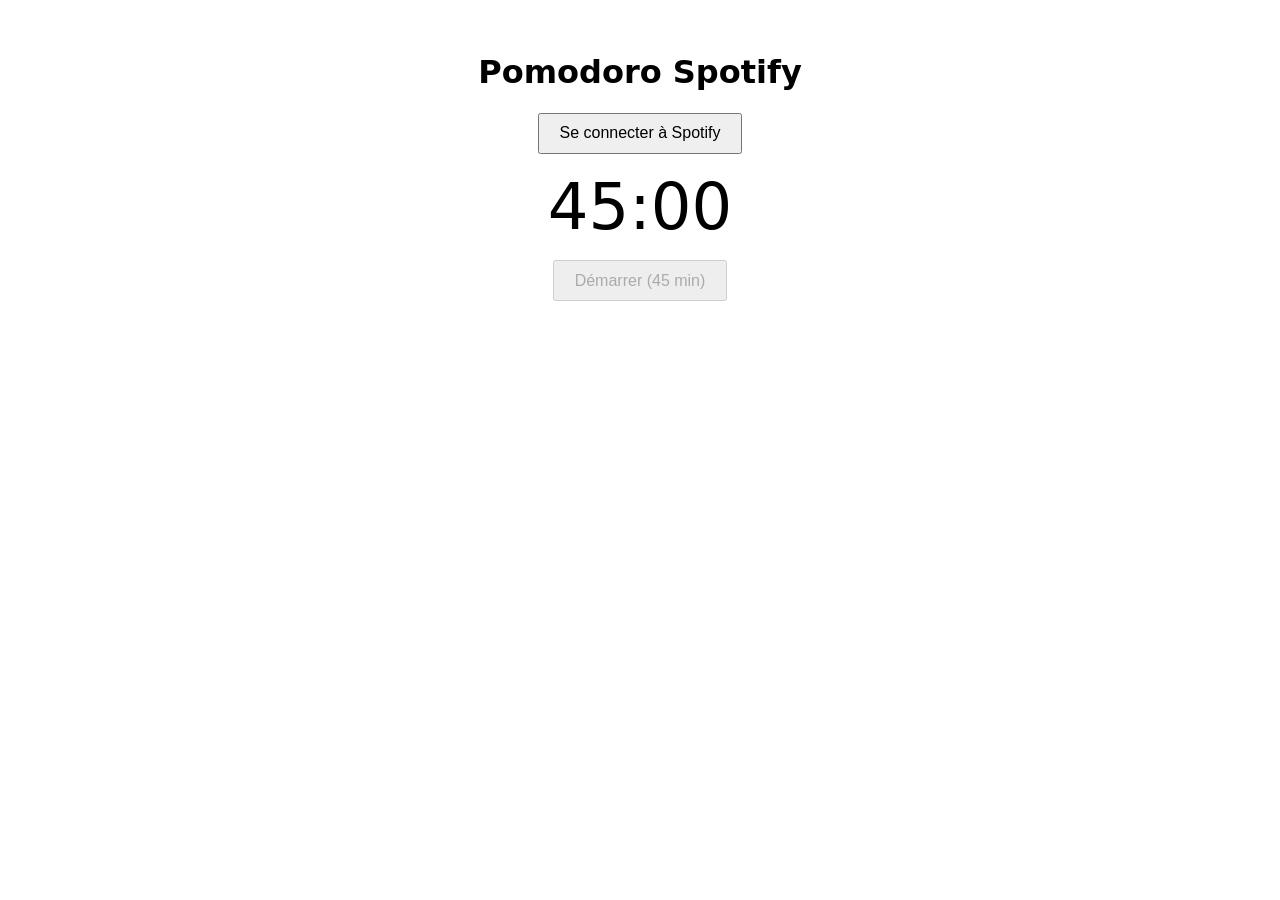
==== index.html @ e00a93d9 "Crée la structure de l'appli web (HTML, CSS, JS modules) Co-Authored-By: Claude Sonnet 5.5 <noreply@" ====
<!DOCTYPE html>
<html lang="fr">
<head>
  <meta charset="UTF-8">
  <meta name="viewport" content="width=device-width, initial-scale=1">
  <title>Pomodoro Spotify</title>
  <link rel="stylesheet" href="css/style.css">
</head>
<body>
  <main>
    <h1>Pomodoro Spotify</h1>

    <button id="connect-button">Se connecter à Spotify</button>

    <p id="timer-display">45:00</p>
    <button id="start-button" disabled>Démarrer (45 min)</button>

    <p id="message" role="status"></p>
  </main>

  <!-- type="module" permet de découper le JavaScript en plusieurs fichiers -->
  <script type="module" src="js/app.js"></script>
</body>
</html>
---- css/style.css ----
body {
  font-family: system-ui, sans-serif;
  display: flex;
  justify-content: center;
  margin: 0;
  padding: 2rem 1rem;
}

main {
  text-align: center;
}

#timer-display {
  font-size: 4rem;
  font-variant-numeric: tabular-nums;
  margin: 1rem 0;
}

button {
  font-size: 1rem;
  padding: 0.6rem 1.2rem;
  cursor: pointer;
}
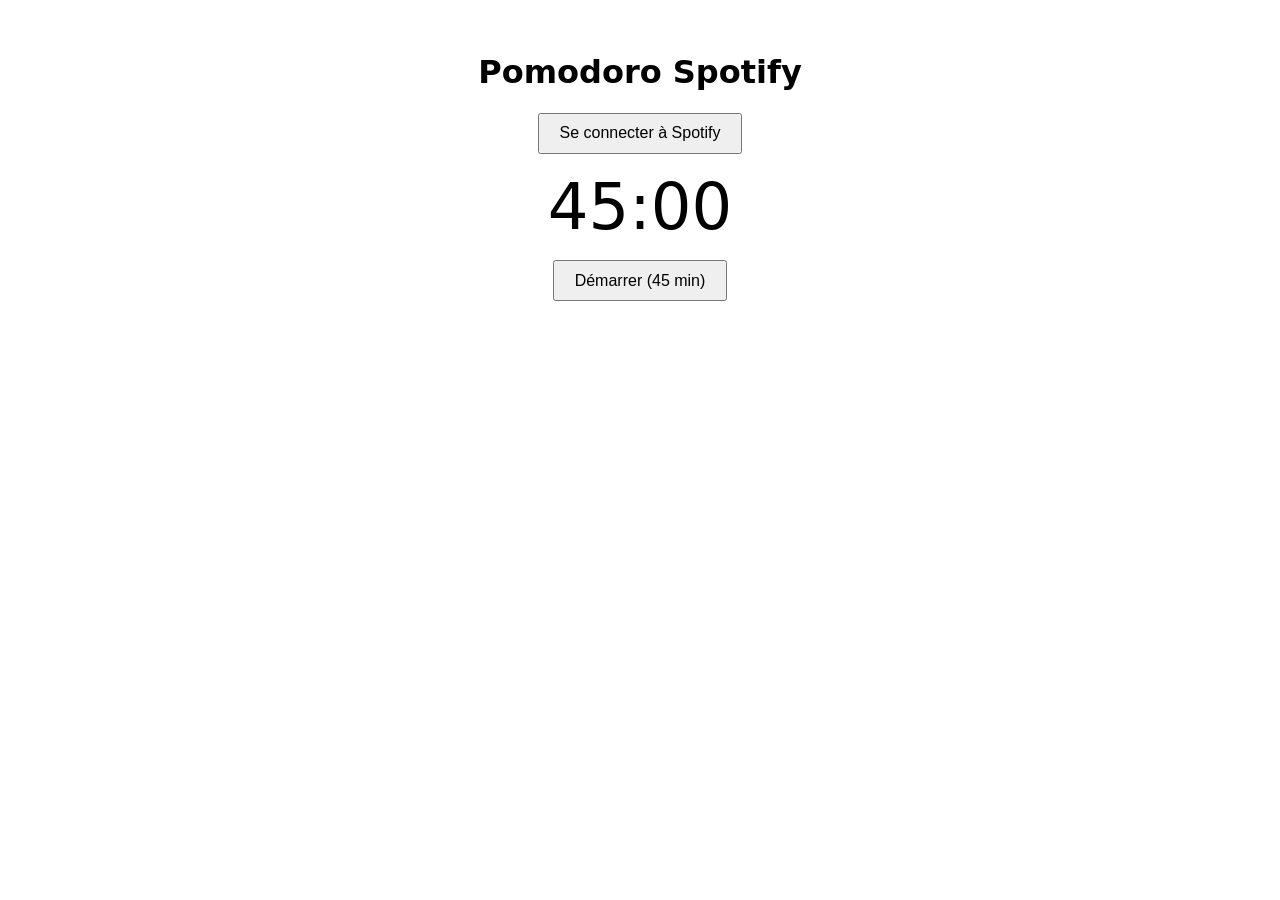
==== commit eb770883: "Implémente le timer de 45 minutes et le bouton Démarrer Co-Authored-By: Claude Sonnet 5.5 <noreply@a" ====
--- a/index.html
+++ b/index.html
@@ -13,7 +13,7 @@
     <button id="connect-button">Se connecter à Spotify</button>
 
     <p id="timer-display">45:00</p>
-    <button id="start-button" disabled>Démarrer (45 min)</button>
+    <button id="start-button">Démarrer (45 min)</button>
 
     <p id="message" role="status"></p>
   </main>
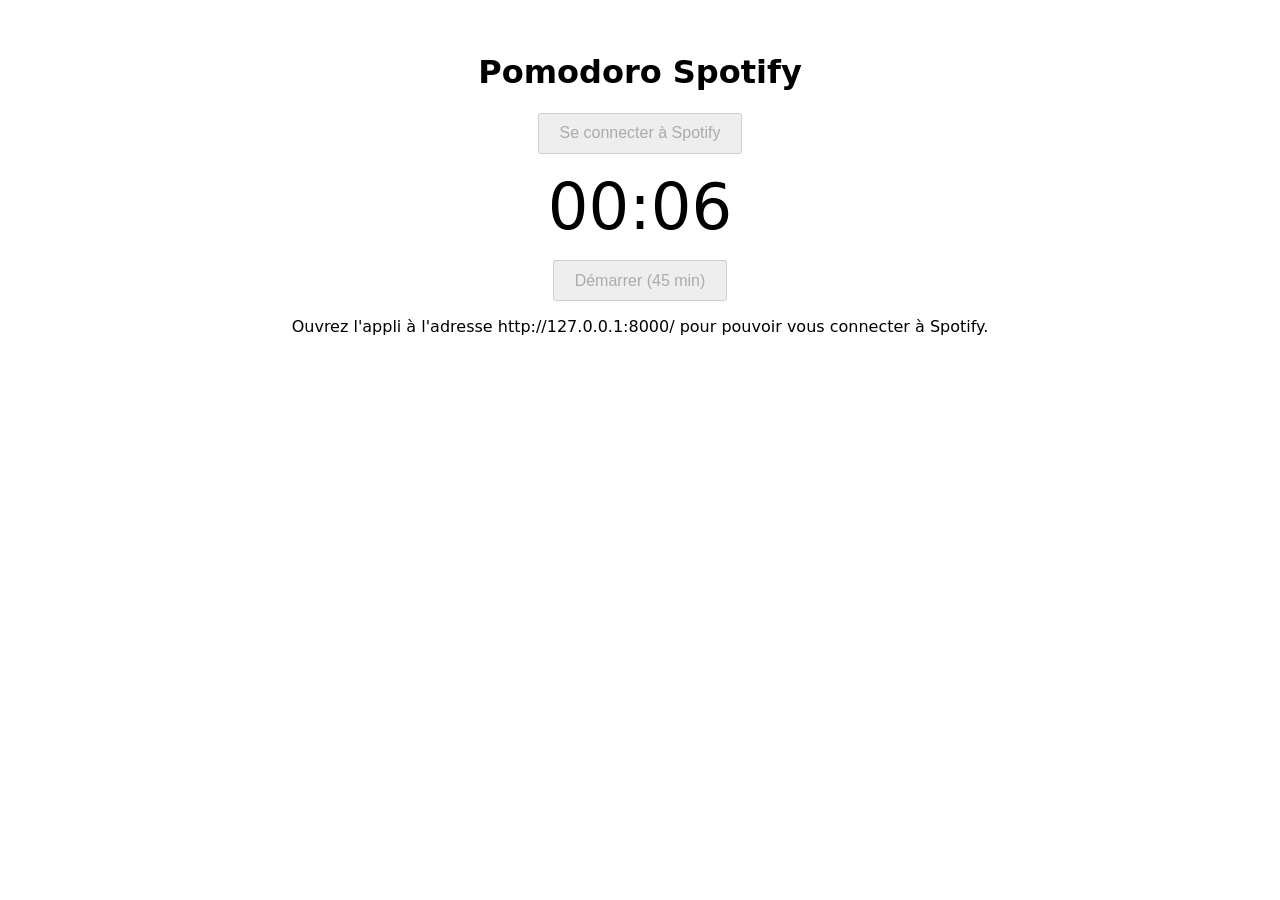
==== commit 7635c31d: "Ajoute la connexion à Spotify (OAuth PKCE) Co-Authored-By: Claude Sonnet 5.5 <noreply@anthropic.com>" ====
--- a/index.html
+++ b/index.html
@@ -13,7 +13,7 @@
     <button id="connect-button">Se connecter à Spotify</button>
 
     <p id="timer-display">45:00</p>
-    <button id="start-button">Démarrer (45 min)</button>
+    <button id="start-button" disabled>Démarrer (45 min)</button>
 
     <p id="message" role="status"></p>
   </main>
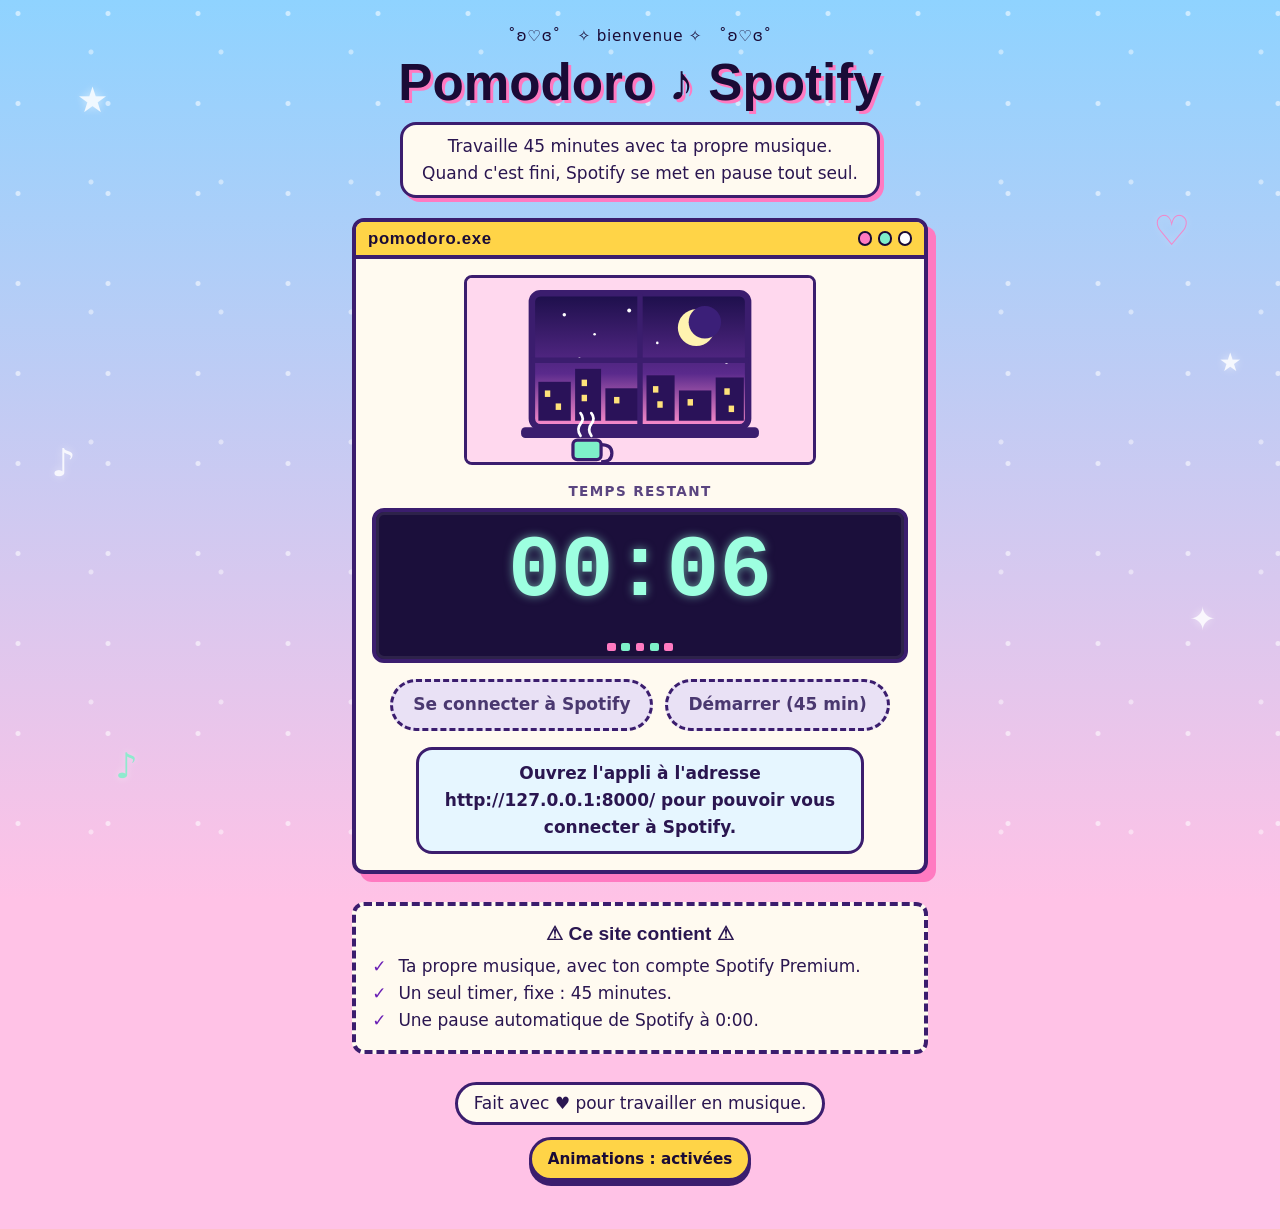
==== commit 6989ba42: "Refait le design de l'accueil : ambiance skyblog et lofi, accessible Co-Authored-By: Claude Sonnet 5" ====
--- a/index.html
+++ b/index.html
@@ -3,19 +3,106 @@
 <head>
   <meta charset="UTF-8">
   <meta name="viewport" content="width=device-width, initial-scale=1">
+  <meta name="color-scheme" content="light dark">
+  <meta name="description" content="Un timer pomodoro de 45 minutes qui met ta musique Spotify en pause tout seul.">
   <title>Pomodoro Spotify</title>
   <link rel="stylesheet" href="css/style.css">
 </head>
 <body>
-  <main>
-    <h1>Pomodoro Spotify</h1>
+  <a class="skip-link" href="#contenu">Aller au contenu</a>
 
-    <button id="connect-button">Se connecter à Spotify</button>
+  <!-- Les petits décors (étoiles, cœurs, notes) sont masqués aux lecteurs d'écran avec aria-hidden. -->
+  <div class="sky" aria-hidden="true">
+    <span class="deco deco-1">★</span>
+    <span class="deco deco-2">♡</span>
+    <span class="deco deco-3">♪</span>
+    <span class="deco deco-4">✦</span>
+    <span class="deco deco-5">♪</span>
+    <span class="deco deco-6">★</span>
+  </div>
 
-    <p id="timer-display">45:00</p>
-    <button id="start-button" disabled>Démarrer (45 min)</button>
+  <main id="contenu">
+    <header class="banner">
+      <p class="kaomoji" aria-hidden="true">˚ʚ♡ɞ˚ &nbsp; ✧ bienvenue ✧ &nbsp; ˚ʚ♡ɞ˚</p>
+      <h1>Pomodoro <span aria-hidden="true">♪</span> Spotify</h1>
+      <p class="tagline">Travaille 45 minutes avec ta propre musique. Quand c'est fini, Spotify se met en pause tout seul.</p>
+    </header>
 
-    <p id="message" role="status"></p>
+    <!-- Une fenêtre façon vieux Windows : le décor est en CSS, le contenu reste du vrai texte. -->
+    <section class="window" aria-labelledby="titre-fenetre">
+      <div class="window-bar">
+        <h2 id="titre-fenetre">pomodoro.exe</h2>
+        <span class="window-dots" aria-hidden="true"><i></i><i></i><i></i></span>
+      </div>
+
+      <div class="window-body">
+        <svg class="scene" viewBox="0 0 320 170" aria-hidden="true" focusable="false">
+          <defs>
+            <linearGradient id="nuit" x1="0" y1="0" x2="0" y2="1">
+              <stop offset="0" stop-color="#1c0f4a"/>
+              <stop offset="0.6" stop-color="#5a2a8c"/>
+              <stop offset="1" stop-color="#ff8fcd"/>
+            </linearGradient>
+          </defs>
+          <rect x="0" y="0" width="320" height="170" fill="#ffd8ee"/>
+          <rect x="60" y="14" width="200" height="124" rx="8" fill="url(#nuit)" stroke="#3b1d6e" stroke-width="6"/>
+          <circle cx="212" cy="46" r="17" fill="#fff3b0"/>
+          <circle cx="220" cy="41" r="15" fill="#3b1f78"/>
+          <g fill="#fff">
+            <circle cx="90" cy="34" r="1.6"/><circle cx="118" cy="52" r="1.2"/><circle cx="150" cy="30" r="1.8"/>
+            <circle cx="176" cy="60" r="1.2"/><circle cx="240" cy="78" r="1.4"/><circle cx="104" cy="74" r="1"/>
+          </g>
+          <g fill="#2a1259">
+            <rect x="66" y="96" width="30" height="36"/><rect x="100" y="84" width="24" height="48"/>
+            <rect x="128" y="102" width="34" height="30"/><rect x="166" y="90" width="26" height="42"/>
+            <rect x="196" y="104" width="30" height="28"/><rect x="230" y="92" width="26" height="40"/>
+          </g>
+          <g fill="#ffe27a">
+            <rect x="72" y="104" width="5" height="6"/><rect x="82" y="116" width="5" height="6"/>
+            <rect x="106" y="94" width="5" height="6"/><rect x="106" y="108" width="5" height="6"/>
+            <rect x="136" y="110" width="5" height="6"/><rect x="172" y="100" width="5" height="6"/>
+            <rect x="176" y="114" width="5" height="6"/><rect x="204" y="112" width="5" height="6"/>
+            <rect x="238" y="102" width="5" height="6"/><rect x="242" y="118" width="5" height="6"/>
+          </g>
+          <line x1="160" y1="14" x2="160" y2="138" stroke="#3b1d6e" stroke-width="5"/>
+          <line x1="60" y1="76" x2="260" y2="76" stroke="#3b1d6e" stroke-width="5"/>
+          <rect x="50" y="138" width="220" height="10" rx="4" fill="#3b1d6e"/>
+          <g class="mug">
+            <rect x="98" y="150" width="26" height="18" rx="4" fill="#7ef0c9" stroke="#3b1d6e" stroke-width="3"/>
+            <path d="M124 154 q10 0 10 8 q0 8 -10 8" fill="none" stroke="#3b1d6e" stroke-width="3"/>
+            <path class="steam" d="M105 146 q-4 -6 0 -11 q4 -5 0 -10" fill="none" stroke="#ffffff" stroke-width="2.5" stroke-linecap="round"/>
+            <path class="steam steam-2" d="M115 146 q-4 -6 0 -11 q4 -5 0 -10" fill="none" stroke="#ffffff" stroke-width="2.5" stroke-linecap="round"/>
+          </g>
+        </svg>
+
+        <p class="lcd-label" id="etiquette-timer">Temps restant</p>
+        <div class="lcd">
+          <p id="timer-display" role="timer" aria-labelledby="etiquette-timer">45:00</p>
+          <div class="equalizer" aria-hidden="true"><i></i><i></i><i></i><i></i><i></i></div>
+        </div>
+
+        <div class="buttons">
+          <button id="connect-button" type="button" class="btn btn-pink">Se connecter à Spotify</button>
+          <button id="start-button" type="button" class="btn btn-mint" disabled>Démarrer (45 min)</button>
+        </div>
+
+        <p id="message" class="bubble" role="status"></p>
+      </div>
+    </section>
+
+    <section class="features" aria-labelledby="titre-principe">
+      <h2 id="titre-principe">⚠ Ce site contient ⚠</h2>
+      <ul>
+        <li>Ta propre musique, avec ton compte Spotify Premium.</li>
+        <li>Un seul timer, fixe : 45 minutes.</li>
+        <li>Une pause automatique de Spotify à 0:00.</li>
+      </ul>
+    </section>
+
+    <footer>
+      <p>Fait avec <span aria-hidden="true">♥</span> pour travailler en musique.</p>
+      <button id="motion-toggle" type="button" class="btn btn-small" aria-pressed="false">Animations : activées</button>
+    </footer>
   </main>
 
   <!-- type="module" permet de découper le JavaScript en plusieurs fichiers -->
--- a/css/style.css
+++ b/css/style.css
@@ -1,23 +1,522 @@
+/* Pomodoro Spotify : ambiance skyblog des années 2000 (jour) et lofi de nuit (mode sombre).
+   Règle de lisibilité : le texte est toujours posé sur un fond uni (panneau, bouton, écran LCD),
+   jamais directement sur le décor. Contraste du texte : 7:1 minimum. */
+
+:root {
+  --sky-top: #8fd3ff;
+  --sky-bottom: #ffc2e6;
+  --panel: #fffaf0;
+  --ink: #2a1650;
+  --muted: #5a4580;
+  --border: #3b1d6e;
+  --shadow: #ff7ac1;
+  --pink: #ff7ac1;
+  --mint: #7ef0c9;
+  --yellow: #ffd447;
+  --on-color: #1a0b36;      /* texte sur les boutons colorés */
+  --lcd: #1b0f3b;
+  --lcd-text: #9dffe0;
+  --disabled-bg: #e9e1f5;
+  --disabled-text: #4a3870;
+  --bubble: #e6f6ff;
+  --deco: #ffffff;
+  --link: #6a1fb5;
+  --focus: #1a0b36;
+  --focus-ring: #ffffff;
+  --page-text: #1a0b36;     /* texte posé directement sur le ciel */
+}
+
+@media (prefers-color-scheme: dark) {
+  :root {
+    --sky-top: #1a1038;
+    --sky-bottom: #4b2380;
+    --panel: #241347;
+    --ink: #f6eeff;
+    --muted: #cdbbf0;
+    --border: #b693ff;
+    --shadow: #ff8fcd;
+    --pink: #ff8fcd;
+    --mint: #8af5d2;
+    --lcd: #10082a;
+    --disabled-bg: #3a2763;
+    --disabled-text: #cdbbf0;
+    --bubble: #2e1a59;
+    --deco: #ffe9a8;
+    --link: #ffb3e1;
+    --focus: #ffffff;
+    --focus-ring: #1a0b36;
+    --page-text: #f6eeff;
+  }
+}
+
+@media (prefers-contrast: more) {
+  :root {
+    --shadow: var(--border);
+  }
+}
+
+* {
+  box-sizing: border-box;
+}
+
+html {
+  font-size: 100%; /* respecte la taille de texte choisie dans le navigateur */
+}
+
 body {
-  font-family: system-ui, sans-serif;
+  margin: 0;
+  min-height: 100vh;
+  color: var(--page-text);
+  font-family: Verdana, Tahoma, "Segoe UI", system-ui, sans-serif;
+  font-size: 1.0625rem;
+  line-height: 1.6;
+  background-color: var(--sky-bottom);
+  background-image:
+    radial-gradient(circle at 20% 15%, rgba(255, 255, 255, 0.55) 0 2px, transparent 3px),
+    radial-gradient(circle at 70% 40%, rgba(255, 255, 255, 0.45) 0 2px, transparent 3px),
+    linear-gradient(180deg, var(--sky-top), var(--sky-bottom));
+  background-size: 90px 90px, 130px 130px, 100% 100%;
+  background-attachment: fixed;
+}
+
+main {
+  position: relative;
+  z-index: 1;
+  max-width: 38rem;
+  margin: 0 auto;
+  padding: 1.5rem 1rem 3rem;
+}
+
+h1,
+h2 {
+  font-family: "Trebuchet MS", "Comic Sans MS", Verdana, sans-serif;
+  line-height: 1.2;
+}
+
+/* ---------- Liens, focus ---------- */
+
+a {
+  color: var(--link);
+  text-decoration: underline;
+  text-underline-offset: 0.2em;
+}
+
+:focus-visible {
+  outline: 4px solid var(--focus);
+  outline-offset: 3px;
+  box-shadow: 0 0 0 7px var(--focus-ring);
+}
+
+.skip-link {
+  position: absolute;
+  left: 0.5rem;
+  top: -5rem;
+  z-index: 10;
+  padding: 0.6rem 1rem;
+  background: var(--panel);
+  color: var(--ink);
+  border: 3px solid var(--border);
+  border-radius: 0.5rem;
+  font-weight: 700;
+}
+
+.skip-link:focus {
+  top: 0.5rem;
+}
+
+/* ---------- Décor ---------- */
+
+.sky {
+  position: fixed;
+  inset: 0;
+  z-index: 0;
+  overflow: hidden;
+  pointer-events: none;
+}
+
+.deco {
+  position: absolute;
+  color: var(--deco);
+  font-size: 2rem;
+  opacity: 0.85;
+  text-shadow: 0 0 8px rgba(255, 255, 255, 0.6);
+}
+
+.deco-1 { top: 8%;  left: 6%;  font-size: 2.2rem; }
+.deco-2 { top: 22%; right: 7%; font-size: 2.6rem; color: #ff7ac1; }
+.deco-3 { top: 48%; left: 4%;  font-size: 2.4rem; }
+.deco-4 { top: 66%; right: 5%; font-size: 2rem; }
+.deco-5 { top: 82%; left: 9%;  font-size: 2.2rem; color: #7ef0c9; }
+.deco-6 { top: 38%; right: 3%; font-size: 1.6rem; }
+
+/* ---------- Bannière ---------- */
+
+.banner {
+  text-align: center;
+  margin-bottom: 1.25rem;
+}
+
+.kaomoji {
+  margin: 0 0 0.25rem;
+  font-size: 0.95rem;
+  letter-spacing: 0.05em;
+}
+
+h1 {
+  margin: 0;
+  font-size: clamp(2.2rem, 9vw, 3.2rem);
+  /* Texte posé sur le ciel : couleur très contrastée, avec une ombre rose décorative */
+  color: var(--page-text);
+  text-shadow: 3px 3px 0 var(--shadow);
+}
+
+.tagline {
+  margin: 0.5rem auto 0;
+  max-width: 30rem;
+  padding: 0.5rem 1rem;
+  background: var(--panel);
+  color: var(--ink);
+  border: 3px solid var(--border);
+  border-radius: 1rem;
+  box-shadow: 4px 4px 0 var(--shadow);
+}
+
+/* ---------- Fenêtre façon vieux Windows ---------- */
+
+.window {
+  background: var(--panel);
+  color: var(--ink);
+  border: 4px solid var(--border);
+  border-radius: 0.75rem;
+  box-shadow: 8px 8px 0 var(--shadow);
+  overflow: hidden;
+}
+
+.window-bar {
+  display: flex;
+  align-items: center;
+  justify-content: space-between;
+  gap: 1rem;
+  padding: 0.4rem 0.75rem;
+  background: var(--yellow);
+  color: var(--on-color);
+  border-bottom: 4px solid var(--border);
+}
+
+.window-bar h2 {
+  margin: 0;
+  font-size: 1.05rem;
+  letter-spacing: 0.04em;
+}
+
+.window-dots {
+  display: flex;
+  gap: 0.35rem;
+}
+
+.window-dots i {
+  display: block;
+  width: 0.9rem;
+  height: 0.9rem;
+  border: 2px solid var(--on-color);
+  border-radius: 50%;
+  background: var(--pink);
+}
+
+.window-dots i:nth-child(2) { background: var(--mint); }
+.window-dots i:nth-child(3) { background: #ffffff; }
+
+.window-body {
+  padding: 1rem;
+  text-align: center;
+}
+
+.scene {
+  display: block;
+  width: 100%;
+  max-width: 22rem;
+  height: auto;
+  margin: 0 auto 1rem;
+  border: 3px solid var(--border);
+  border-radius: 0.5rem;
+}
+
+/* ---------- Timer (écran LCD) ---------- */
+
+.lcd-label {
+  margin: 0 0 0.35rem;
+  font-weight: 700;
+  color: var(--muted);
+  text-transform: uppercase;
+  letter-spacing: 0.1em;
+  font-size: 0.85rem;
+}
+
+.lcd {
+  background: var(--lcd);
+  border: 4px solid var(--border);
+  border-radius: 0.75rem;
+  padding: 0.75rem 1rem 0.5rem;
+  box-shadow: inset 0 0 0 3px rgba(255, 255, 255, 0.08);
+}
+
+#timer-display {
+  margin: 0;
+  color: var(--lcd-text);
+  font-family: "Courier New", ui-monospace, Consolas, monospace;
+  font-weight: 700;
+  font-size: clamp(3.5rem, 18vw, 5.5rem);
+  line-height: 1.1;
+  font-variant-numeric: tabular-nums;
+  text-shadow: 0 0 10px rgba(157, 255, 224, 0.55);
+}
+
+.equalizer {
   display: flex;
   justify-content: center;
+  align-items: flex-end;
+  gap: 0.35rem;
+  height: 1.6rem;
+  margin-top: 0.25rem;
+}
+
+.equalizer i {
+  display: block;
+  width: 0.55rem;
+  height: 0.5rem;
+  background: var(--pink);
+  border-radius: 2px;
+}
+
+.equalizer i:nth-child(even) {
+  background: var(--mint);
+}
+
+/* ---------- Boutons ---------- */
+
+.buttons {
+  display: flex;
+  flex-wrap: wrap;
+  justify-content: center;
+  gap: 0.75rem;
+  margin: 1rem 0;
+}
+
+.btn {
+  min-height: 3rem;
+  padding: 0.6rem 1.25rem;
+  font: inherit;
+  font-weight: 700;
+  color: var(--on-color);
+  background: var(--pink);
+  border: 3px solid var(--border);
+  border-radius: 999px;
+  box-shadow: 0 5px 0 var(--border);
+  cursor: pointer;
+}
+
+.btn-mint {
+  background: var(--mint);
+}
+
+.btn-pink {
+  background: var(--pink);
+}
+
+.btn:hover:not(:disabled) {
+  filter: brightness(1.06);
+}
+
+.btn:active:not(:disabled) {
+  transform: translateY(3px);
+  box-shadow: 0 2px 0 var(--border);
+}
+
+/* Bouton inactif : lisible, et différent par la bordure pointillée, pas seulement par la couleur */
+.btn:disabled {
+  color: var(--disabled-text);
+  background: var(--disabled-bg);
+  border-style: dashed;
+  box-shadow: none;
+  cursor: not-allowed;
+}
+
+.btn[hidden] {
+  display: none;
+}
+
+.btn-small {
+  min-height: 2.75rem;
+  padding: 0.4rem 1rem;
+  font-size: 0.95rem;
+  background: var(--yellow);
+}
+
+/* ---------- Messages ---------- */
+
+.bubble {
+  position: relative;
+  margin: 0.75rem auto 0;
+  padding: 0.6rem 1rem;
+  max-width: 28rem;
+  background: var(--bubble);
+  color: var(--ink);
+  border: 3px solid var(--border);
+  border-radius: 1rem;
+  font-weight: 700;
+}
+
+.bubble:empty {
+  display: none;
+}
+
+/* ---------- « Ce site contient » ---------- */
+
+.features {
+  margin-top: 1.75rem;
+  padding: 0.5rem 1.25rem 1rem;
+  background: var(--panel);
+  color: var(--ink);
+  border: 4px dashed var(--border);
+  border-radius: 0.75rem;
+}
+
+.features h2 {
+  margin: 0.5rem 0;
+  font-size: 1.2rem;
+  text-align: center;
+}
+
+.features ul {
   margin: 0;
-  padding: 2rem 1rem;
-}
-
-main {
+  padding-left: 1.4rem;
+}
+
+.features li::marker {
+  content: "✓  ";
+  color: var(--link);
+  font-weight: 700;
+}
+
+/* ---------- Pied de page ---------- */
+
+footer {
+  margin-top: 1.75rem;
   text-align: center;
 }
 
-#timer-display {
-  font-size: 4rem;
-  font-variant-numeric: tabular-nums;
-  margin: 1rem 0;
-}
-
-button {
-  font-size: 1rem;
-  padding: 0.6rem 1.2rem;
-  cursor: pointer;
-}
+footer p {
+  margin: 0 auto 0.75rem;
+  display: inline-block;
+  padding: 0.3rem 1rem;
+  background: var(--panel);
+  color: var(--ink);
+  border: 3px solid var(--border);
+  border-radius: 999px;
+}
+
+/* ---------- Animations ----------
+   Elles ne se lancent que si le système n'a pas demandé de réduire les animations,
+   et le bouton « Animations » du pied de page permet de les couper (classe .calm sur <body>). */
+
+@media (prefers-reduced-motion: no-preference) {
+  body:not(.calm) .deco {
+    animation: float 6s ease-in-out infinite;
+  }
+
+  body:not(.calm) .deco:nth-child(even) {
+    animation-duration: 8s;
+    animation-delay: -3s;
+  }
+
+  body:not(.calm) h1 {
+    animation: bob 4s ease-in-out infinite;
+  }
+
+  body:not(.calm) .steam {
+    animation: steam 3s ease-in-out infinite;
+  }
+
+  body:not(.calm) .steam-2 {
+    animation-delay: -1.5s;
+  }
+
+  /* L'égaliseur ne bouge que pendant que le timer tourne */
+  body.is-running:not(.calm) .equalizer i {
+    animation: bounce 0.9s ease-in-out infinite;
+  }
+
+  body.is-running:not(.calm) .equalizer i:nth-child(2) { animation-delay: -0.2s; }
+  body.is-running:not(.calm) .equalizer i:nth-child(3) { animation-delay: -0.45s; }
+  body.is-running:not(.calm) .equalizer i:nth-child(4) { animation-delay: -0.1s; }
+  body.is-running:not(.calm) .equalizer i:nth-child(5) { animation-delay: -0.65s; }
+}
+
+@keyframes float {
+  0%, 100% { transform: translateY(0) rotate(-4deg); }
+  50% { transform: translateY(-14px) rotate(6deg); }
+}
+
+@keyframes bob {
+  0%, 100% { transform: rotate(-1.5deg); }
+  50% { transform: rotate(1.5deg); }
+}
+
+@keyframes steam {
+  0%, 100% { opacity: 0.2; transform: translateY(2px); }
+  50% { opacity: 0.9; transform: translateY(-3px); }
+}
+
+@keyframes bounce {
+  0%, 100% { height: 0.4rem; }
+  50% { height: 1.5rem; }
+}
+
+/* ---------- Petits écrans, mode contraste forcé, impression ---------- */
+
+@media (max-width: 30rem) {
+  main {
+    padding-top: 1rem;
+  }
+
+  .window {
+    box-shadow: 5px 5px 0 var(--shadow);
+  }
+
+  .btn {
+    width: 100%;
+  }
+
+  .deco {
+    font-size: 1.4rem !important;
+    opacity: 0.6;
+  }
+}
+
+@media (forced-colors: active) {
+  .window,
+  .lcd,
+  .btn,
+  .bubble,
+  .features,
+  .tagline {
+    border-color: CanvasText;
+  }
+
+  .sky {
+    display: none;
+  }
+}
+
+@media print {
+  .sky,
+  .skip-link,
+  #motion-toggle {
+    display: none;
+  }
+
+  body {
+    background: #fff;
+    color: #000;
+  }
+}
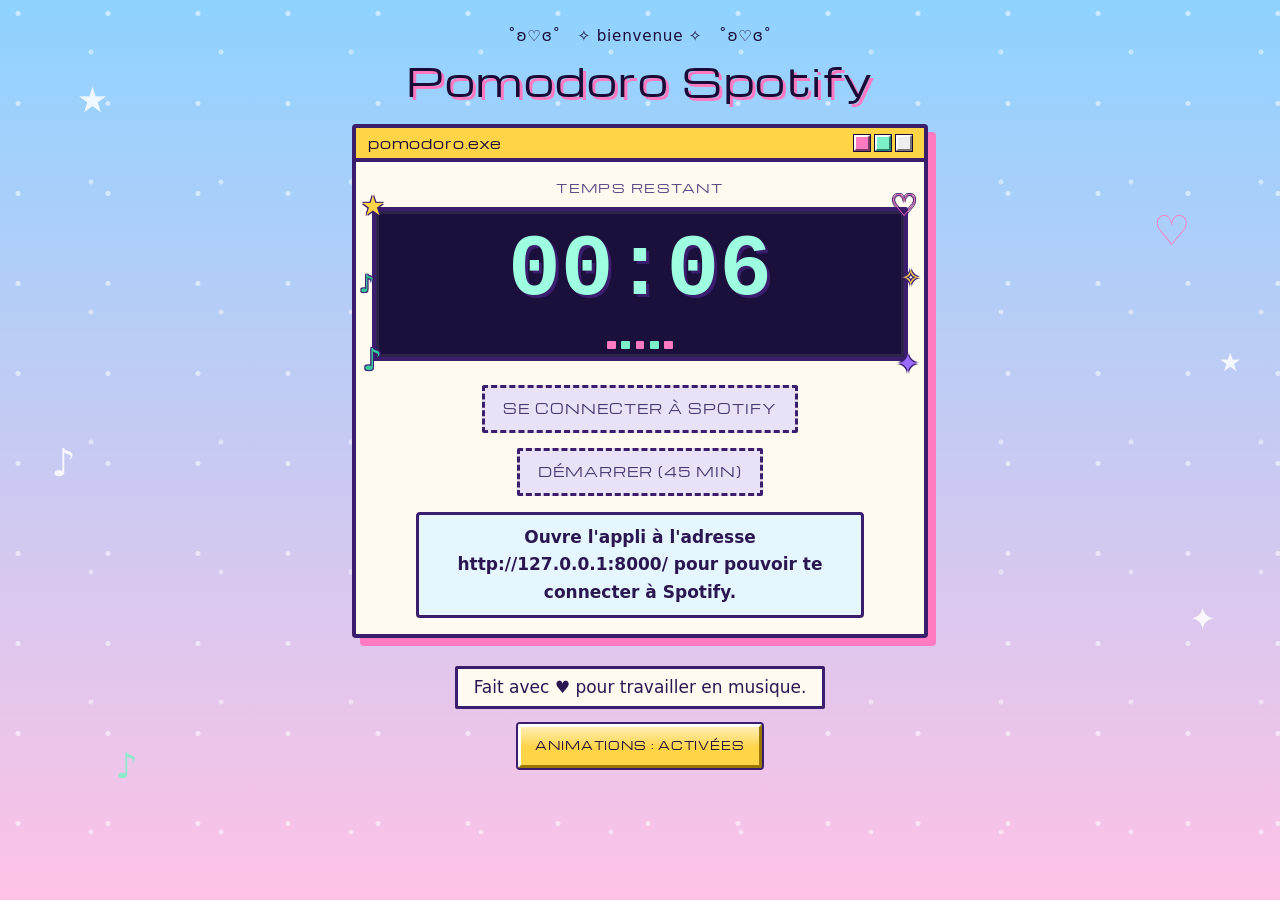
==== commit 40cee8a8: "Simplifie l'accueil : boutons en relief, police Michroma, stickers autour du timer Co-Authored-By: C" ====
--- a/index.html
+++ b/index.html
@@ -24,8 +24,7 @@
   <main id="contenu">
     <header class="banner">
       <p class="kaomoji" aria-hidden="true">˚ʚ♡ɞ˚ &nbsp; ✧ bienvenue ✧ &nbsp; ˚ʚ♡ɞ˚</p>
-      <h1>Pomodoro <span aria-hidden="true">♪</span> Spotify</h1>
-      <p class="tagline">Travaille 45 minutes avec ta propre musique. Quand c'est fini, Spotify se met en pause tout seul.</p>
+      <h1>Pomodoro Spotify</h1>
     </header>
 
     <!-- Une fenêtre façon vieux Windows : le décor est en CSS, le contenu reste du vrai texte. -->
@@ -36,49 +35,20 @@
       </div>
 
       <div class="window-body">
-        <svg class="scene" viewBox="0 0 320 170" aria-hidden="true" focusable="false">
-          <defs>
-            <linearGradient id="nuit" x1="0" y1="0" x2="0" y2="1">
-              <stop offset="0" stop-color="#1c0f4a"/>
-              <stop offset="0.6" stop-color="#5a2a8c"/>
-              <stop offset="1" stop-color="#ff8fcd"/>
-            </linearGradient>
-          </defs>
-          <rect x="0" y="0" width="320" height="170" fill="#ffd8ee"/>
-          <rect x="60" y="14" width="200" height="124" rx="8" fill="url(#nuit)" stroke="#3b1d6e" stroke-width="6"/>
-          <circle cx="212" cy="46" r="17" fill="#fff3b0"/>
-          <circle cx="220" cy="41" r="15" fill="#3b1f78"/>
-          <g fill="#fff">
-            <circle cx="90" cy="34" r="1.6"/><circle cx="118" cy="52" r="1.2"/><circle cx="150" cy="30" r="1.8"/>
-            <circle cx="176" cy="60" r="1.2"/><circle cx="240" cy="78" r="1.4"/><circle cx="104" cy="74" r="1"/>
-          </g>
-          <g fill="#2a1259">
-            <rect x="66" y="96" width="30" height="36"/><rect x="100" y="84" width="24" height="48"/>
-            <rect x="128" y="102" width="34" height="30"/><rect x="166" y="90" width="26" height="42"/>
-            <rect x="196" y="104" width="30" height="28"/><rect x="230" y="92" width="26" height="40"/>
-          </g>
-          <g fill="#ffe27a">
-            <rect x="72" y="104" width="5" height="6"/><rect x="82" y="116" width="5" height="6"/>
-            <rect x="106" y="94" width="5" height="6"/><rect x="106" y="108" width="5" height="6"/>
-            <rect x="136" y="110" width="5" height="6"/><rect x="172" y="100" width="5" height="6"/>
-            <rect x="176" y="114" width="5" height="6"/><rect x="204" y="112" width="5" height="6"/>
-            <rect x="238" y="102" width="5" height="6"/><rect x="242" y="118" width="5" height="6"/>
-          </g>
-          <line x1="160" y1="14" x2="160" y2="138" stroke="#3b1d6e" stroke-width="5"/>
-          <line x1="60" y1="76" x2="260" y2="76" stroke="#3b1d6e" stroke-width="5"/>
-          <rect x="50" y="138" width="220" height="10" rx="4" fill="#3b1d6e"/>
-          <g class="mug">
-            <rect x="98" y="150" width="26" height="18" rx="4" fill="#7ef0c9" stroke="#3b1d6e" stroke-width="3"/>
-            <path d="M124 154 q10 0 10 8 q0 8 -10 8" fill="none" stroke="#3b1d6e" stroke-width="3"/>
-            <path class="steam" d="M105 146 q-4 -6 0 -11 q4 -5 0 -10" fill="none" stroke="#ffffff" stroke-width="2.5" stroke-linecap="round"/>
-            <path class="steam steam-2" d="M115 146 q-4 -6 0 -11 q4 -5 0 -10" fill="none" stroke="#ffffff" stroke-width="2.5" stroke-linecap="round"/>
-          </g>
-        </svg>
+        <p class="lcd-label" id="etiquette-timer">Temps restant</p>
 
-        <p class="lcd-label" id="etiquette-timer">Temps restant</p>
-        <div class="lcd">
-          <p id="timer-display" role="timer" aria-labelledby="etiquette-timer">45:00</p>
-          <div class="equalizer" aria-hidden="true"><i></i><i></i><i></i><i></i><i></i></div>
+        <div class="timer-frame">
+          <div class="lcd">
+            <p id="timer-display" role="timer" aria-labelledby="etiquette-timer">45:00</p>
+            <div class="equalizer" aria-hidden="true"><i></i><i></i><i></i><i></i><i></i></div>
+          </div>
+          <!-- Petits « stickers » autour du timer -->
+          <span class="sticker sticker-1" aria-hidden="true">★</span>
+          <span class="sticker sticker-2" aria-hidden="true">♡</span>
+          <span class="sticker sticker-3" aria-hidden="true">♪</span>
+          <span class="sticker sticker-4" aria-hidden="true">✦</span>
+          <span class="sticker sticker-5" aria-hidden="true">♪</span>
+          <span class="sticker sticker-6" aria-hidden="true">✧</span>
         </div>
 
         <div class="buttons">
@@ -90,18 +60,9 @@
       </div>
     </section>
 
-    <section class="features" aria-labelledby="titre-principe">
-      <h2 id="titre-principe">⚠ Ce site contient ⚠</h2>
-      <ul>
-        <li>Ta propre musique, avec ton compte Spotify Premium.</li>
-        <li>Un seul timer, fixe : 45 minutes.</li>
-        <li>Une pause automatique de Spotify à 0:00.</li>
-      </ul>
-    </section>
-
     <footer>
       <p>Fait avec <span aria-hidden="true">♥</span> pour travailler en musique.</p>
-      <button id="motion-toggle" type="button" class="btn btn-small" aria-pressed="false">Animations : activées</button>
+      <button id="motion-toggle" type="button" class="btn btn-yellow btn-small" aria-pressed="false">Animations : activées</button>
     </footer>
   </main>
 
--- a/css/style.css
+++ b/css/style.css
@@ -2,7 +2,20 @@
    Règle de lisibilité : le texte est toujours posé sur un fond uni (panneau, bouton, écran LCD),
    jamais directement sur le décor. Contraste du texte : 7:1 minimum. */
 
+/* Police « techno » façon Handel Gothic / Eurostile, auto-hébergée (licence OFL, voir fonts/).
+   Aucune requête vers un site externe. */
+@font-face {
+  font-family: "Michroma";
+  src: url("../fonts/michroma-latin-400.woff2") format("woff2");
+  font-weight: 400;
+  font-style: normal;
+  font-display: swap;
+}
+
 :root {
+  --font-display: "Michroma", "Handel Gothic", "Eurostile", "Bank Gothic", "Century Gothic", "Trebuchet MS", sans-serif;
+  --font-body: Verdana, Tahoma, "Segoe UI", system-ui, sans-serif;
+
   --sky-top: #8fd3ff;
   --sky-bottom: #ffc2e6;
   --panel: #fffaf0;
@@ -24,6 +37,12 @@
   --focus: #1a0b36;
   --focus-ring: #ffffff;
   --page-text: #1a0b36;     /* texte posé directement sur le ciel */
+
+  /* Autocollants autour du timer */
+  --sticker-1: #ffd447;
+  --sticker-2: #ff5fb0;
+  --sticker-3: #37c9a0;
+  --sticker-4: #9b6bff;
 }
 
 @media (prefers-color-scheme: dark) {
@@ -67,7 +86,7 @@
   margin: 0;
   min-height: 100vh;
   color: var(--page-text);
-  font-family: Verdana, Tahoma, "Segoe UI", system-ui, sans-serif;
+  font-family: var(--font-body);
   font-size: 1.0625rem;
   line-height: 1.6;
   background-color: var(--sky-bottom);
@@ -89,8 +108,9 @@
 
 h1,
 h2 {
-  font-family: "Trebuchet MS", "Comic Sans MS", Verdana, sans-serif;
-  line-height: 1.2;
+  font-family: var(--font-display);
+  font-weight: 400;
+  line-height: 1.25;
 }
 
 /* ---------- Liens, focus ---------- */
@@ -116,7 +136,7 @@
   background: var(--panel);
   color: var(--ink);
   border: 3px solid var(--border);
-  border-radius: 0.5rem;
+  border-radius: 2px;
   font-weight: 700;
 }
 
@@ -124,7 +144,7 @@
   top: 0.5rem;
 }
 
-/* ---------- Décor ---------- */
+/* ---------- Décor du fond ---------- */
 
 .sky {
   position: fixed;
@@ -139,7 +159,6 @@
   color: var(--deco);
   font-size: 2rem;
   opacity: 0.85;
-  text-shadow: 0 0 8px rgba(255, 255, 255, 0.6);
 }
 
 .deco-1 { top: 8%;  left: 6%;  font-size: 2.2rem; }
@@ -149,7 +168,7 @@
 .deco-5 { top: 82%; left: 9%;  font-size: 2.2rem; color: #7ef0c9; }
 .deco-6 { top: 38%; right: 3%; font-size: 1.6rem; }
 
-/* ---------- Bannière ---------- */
+/* ---------- En-tête ---------- */
 
 .banner {
   text-align: center;
@@ -157,28 +176,18 @@
 }
 
 .kaomoji {
-  margin: 0 0 0.25rem;
+  margin: 0 0 0.5rem;
   font-size: 0.95rem;
   letter-spacing: 0.05em;
 }
 
 h1 {
   margin: 0;
-  font-size: clamp(2.2rem, 9vw, 3.2rem);
-  /* Texte posé sur le ciel : couleur très contrastée, avec une ombre rose décorative */
+  font-size: clamp(1.5rem, 7.5vw, 2.4rem);
+  letter-spacing: 0.04em;
+  /* Texte posé sur le ciel : couleur très contrastée, avec une ombre rose décalée */
   color: var(--page-text);
   text-shadow: 3px 3px 0 var(--shadow);
-}
-
-.tagline {
-  margin: 0.5rem auto 0;
-  max-width: 30rem;
-  padding: 0.5rem 1rem;
-  background: var(--panel);
-  color: var(--ink);
-  border: 3px solid var(--border);
-  border-radius: 1rem;
-  box-shadow: 4px 4px 0 var(--shadow);
 }
 
 /* ---------- Fenêtre façon vieux Windows ---------- */
@@ -187,7 +196,7 @@
   background: var(--panel);
   color: var(--ink);
   border: 4px solid var(--border);
-  border-radius: 0.75rem;
+  border-radius: 4px;
   box-shadow: 8px 8px 0 var(--shadow);
   overflow: hidden;
 }
@@ -205,57 +214,53 @@
 
 .window-bar h2 {
   margin: 0;
-  font-size: 1.05rem;
-  letter-spacing: 0.04em;
-}
-
+  font-size: 0.85rem;
+  letter-spacing: 0.06em;
+}
+
+/* Trois petits carrés en relief, façon boutons de fenêtre */
 .window-dots {
   display: flex;
-  gap: 0.35rem;
+  gap: 0.3rem;
 }
 
 .window-dots i {
   display: block;
-  width: 0.9rem;
-  height: 0.9rem;
-  border: 2px solid var(--on-color);
-  border-radius: 50%;
+  width: 1rem;
+  height: 1rem;
   background: var(--pink);
-}
-
-.window-dots i:nth-child(2) { background: var(--mint); }
-.window-dots i:nth-child(3) { background: #ffffff; }
+  border: 2px solid;
+  border-color: #ffffff #7a3a66 #7a3a66 #ffffff;
+  outline: 1px solid var(--on-color);
+}
+
+.window-dots i:nth-child(2) { background: var(--mint); border-color: #ffffff #2a8068 #2a8068 #ffffff; }
+.window-dots i:nth-child(3) { background: #eeeeee; border-color: #ffffff #777777 #777777 #ffffff; }
 
 .window-body {
   padding: 1rem;
   text-align: center;
 }
 
-.scene {
-  display: block;
-  width: 100%;
-  max-width: 22rem;
-  height: auto;
-  margin: 0 auto 1rem;
-  border: 3px solid var(--border);
-  border-radius: 0.5rem;
-}
-
 /* ---------- Timer (écran LCD) ---------- */
 
 .lcd-label {
-  margin: 0 0 0.35rem;
-  font-weight: 700;
+  margin: 0 0 0.6rem;
+  font-family: var(--font-display);
   color: var(--muted);
   text-transform: uppercase;
-  letter-spacing: 0.1em;
-  font-size: 0.85rem;
+  letter-spacing: 0.12em;
+  font-size: 0.75rem;
+}
+
+.timer-frame {
+  position: relative;
 }
 
 .lcd {
   background: var(--lcd);
   border: 4px solid var(--border);
-  border-radius: 0.75rem;
+  border-radius: 2px;
   padding: 0.75rem 1rem 0.5rem;
   box-shadow: inset 0 0 0 3px rgba(255, 255, 255, 0.08);
 }
@@ -268,7 +273,8 @@
   font-size: clamp(3.5rem, 18vw, 5.5rem);
   line-height: 1.1;
   font-variant-numeric: tabular-nums;
-  text-shadow: 0 0 10px rgba(157, 255, 224, 0.55);
+  /* Ombre décalée « pixel » plutôt qu'un halo flou, comme les autres ombres de la page */
+  text-shadow: 3px 3px 0 var(--border);
 }
 
 .equalizer {
@@ -285,58 +291,100 @@
   width: 0.55rem;
   height: 0.5rem;
   background: var(--pink);
-  border-radius: 2px;
+  border-radius: 1px;
 }
 
 .equalizer i:nth-child(even) {
   background: var(--mint);
 }
 
-/* ---------- Boutons ---------- */
+/* Petits autocollants posés autour du timer, comme les icônes du fond.
+   Ils ne recouvrent jamais les chiffres : seulement les coins et les bords du cadre. */
+.sticker {
+  position: absolute;
+  line-height: 1;
+  font-size: 1.7rem;
+  color: var(--sticker-1);
+  text-shadow: 1px 1px 0 var(--border), -1px -1px 0 var(--border), 1px -1px 0 var(--border), -1px 1px 0 var(--border);
+  pointer-events: none;
+}
+
+.sticker-1 { top: -0.9rem;    left: -0.7rem; }
+.sticker-2 { top: -1rem;      right: -0.6rem; color: var(--sticker-2); font-size: 1.9rem; }
+.sticker-3 { bottom: -0.9rem; left: -0.6rem; color: var(--sticker-3); font-size: 1.9rem; }
+.sticker-4 { bottom: -1rem;   right: -0.7rem; color: var(--sticker-4); }
+.sticker-5 { top: 42%;        left: -0.8rem; color: var(--sticker-3); font-size: 1.5rem; }
+.sticker-6 { top: 38%;        right: -0.8rem; color: var(--sticker-1); font-size: 1.5rem; }
+
+/* ---------- Boutons : rectangles en relief, façon badge des années 2000 ---------- */
 
 .buttons {
   display: flex;
   flex-wrap: wrap;
   justify-content: center;
-  gap: 0.75rem;
-  margin: 1rem 0;
+  gap: 0.9rem;
+  margin: 1.5rem 0 1rem;
 }
 
 .btn {
+  --btn: var(--pink);
+  --btn-lo: #a3336f;
   min-height: 3rem;
-  padding: 0.6rem 1.25rem;
-  font: inherit;
-  font-weight: 700;
+  padding: 0.6rem 1.1rem;
+  font-family: var(--font-display);
+  font-size: 0.8rem;
+  letter-spacing: 0.08em;
+  text-transform: uppercase;
+  line-height: 1.4;
   color: var(--on-color);
-  background: var(--pink);
-  border: 3px solid var(--border);
-  border-radius: 999px;
-  box-shadow: 0 5px 0 var(--border);
+  /* reflet clair en haut + couleur unie : le texte reste toujours sur un fond très clair */
+  background: linear-gradient(180deg, rgba(255, 255, 255, 0.6) 0%, rgba(255, 255, 255, 0) 55%), var(--btn);
+  /* relief : arêtes claires en haut à gauche, sombres en bas à droite */
+  border: 3px solid;
+  border-color: #ffffff var(--btn-lo) var(--btn-lo) #ffffff;
+  border-radius: 2px;
+  box-shadow: 0 0 0 2px var(--border);
   cursor: pointer;
 }
 
+.btn-pink {
+  --btn: var(--pink);
+  --btn-lo: #a3336f;
+}
+
 .btn-mint {
-  background: var(--mint);
-}
-
-.btn-pink {
-  background: var(--pink);
+  --btn: var(--mint);
+  --btn-lo: #2a8068;
+}
+
+.btn-yellow {
+  --btn: var(--yellow);
+  --btn-lo: #9a7800;
 }
 
 .btn:hover:not(:disabled) {
   filter: brightness(1.06);
 }
 
+/* Bouton enfoncé : le relief s'inverse */
 .btn:active:not(:disabled) {
-  transform: translateY(3px);
-  box-shadow: 0 2px 0 var(--border);
-}
-
-/* Bouton inactif : lisible, et différent par la bordure pointillée, pas seulement par la couleur */
+  border-color: var(--btn-lo) #ffffff #ffffff var(--btn-lo);
+  background: var(--btn);
+  padding-top: calc(0.6rem + 2px);
+  padding-bottom: calc(0.6rem - 2px);
+}
+
+.btn:focus-visible {
+  outline: 4px solid var(--focus);
+  outline-offset: 4px;
+  box-shadow: 0 0 0 2px var(--border), 0 0 0 9px var(--focus-ring);
+}
+
+/* Bouton inactif : à plat, bordure pointillée (différent par la forme, pas seulement la couleur) */
 .btn:disabled {
   color: var(--disabled-text);
   background: var(--disabled-bg);
-  border-style: dashed;
+  border: 3px dashed var(--border);
   box-shadow: none;
   cursor: not-allowed;
 }
@@ -347,55 +395,25 @@
 
 .btn-small {
   min-height: 2.75rem;
-  padding: 0.4rem 1rem;
-  font-size: 0.95rem;
-  background: var(--yellow);
+  padding: 0.4rem 0.9rem;
+  font-size: 0.7rem;
 }
 
 /* ---------- Messages ---------- */
 
 .bubble {
-  position: relative;
   margin: 0.75rem auto 0;
   padding: 0.6rem 1rem;
   max-width: 28rem;
   background: var(--bubble);
   color: var(--ink);
   border: 3px solid var(--border);
-  border-radius: 1rem;
+  border-radius: 4px;
   font-weight: 700;
 }
 
 .bubble:empty {
   display: none;
-}
-
-/* ---------- « Ce site contient » ---------- */
-
-.features {
-  margin-top: 1.75rem;
-  padding: 0.5rem 1.25rem 1rem;
-  background: var(--panel);
-  color: var(--ink);
-  border: 4px dashed var(--border);
-  border-radius: 0.75rem;
-}
-
-.features h2 {
-  margin: 0.5rem 0;
-  font-size: 1.2rem;
-  text-align: center;
-}
-
-.features ul {
-  margin: 0;
-  padding-left: 1.4rem;
-}
-
-.features li::marker {
-  content: "✓  ";
-  color: var(--link);
-  font-weight: 700;
 }
 
 /* ---------- Pied de page ---------- */
@@ -406,13 +424,13 @@
 }
 
 footer p {
-  margin: 0 auto 0.75rem;
+  margin: 0 auto 0.9rem;
   display: inline-block;
   padding: 0.3rem 1rem;
   background: var(--panel);
   color: var(--ink);
   border: 3px solid var(--border);
-  border-radius: 999px;
+  border-radius: 2px;
 }
 
 /* ---------- Animations ----------
@@ -433,12 +451,12 @@
     animation: bob 4s ease-in-out infinite;
   }
 
-  body:not(.calm) .steam {
-    animation: steam 3s ease-in-out infinite;
-  }
-
-  body:not(.calm) .steam-2 {
-    animation-delay: -1.5s;
+  body:not(.calm) .sticker {
+    animation: wiggle 3.5s ease-in-out infinite;
+  }
+
+  body:not(.calm) .sticker:nth-of-type(even) {
+    animation-delay: -1.7s;
   }
 
   /* L'égaliseur ne bouge que pendant que le timer tourne */
@@ -462,9 +480,9 @@
   50% { transform: rotate(1.5deg); }
 }
 
-@keyframes steam {
-  0%, 100% { opacity: 0.2; transform: translateY(2px); }
-  50% { opacity: 0.9; transform: translateY(-3px); }
+@keyframes wiggle {
+  0%, 100% { transform: rotate(-8deg) scale(1); }
+  50% { transform: rotate(8deg) scale(1.12); }
 }
 
 @keyframes bounce {
@@ -485,6 +503,10 @@
 
   .btn {
     width: 100%;
+  }
+
+  .btn-small {
+    width: auto;
   }
 
   .deco {
@@ -498,18 +520,19 @@
   .lcd,
   .btn,
   .bubble,
-  .features,
-  .tagline {
+  footer p {
     border-color: CanvasText;
   }
 
-  .sky {
+  .sky,
+  .sticker {
     display: none;
   }
 }
 
 @media print {
   .sky,
+  .sticker,
   .skip-link,
   #motion-toggle {
     display: none;
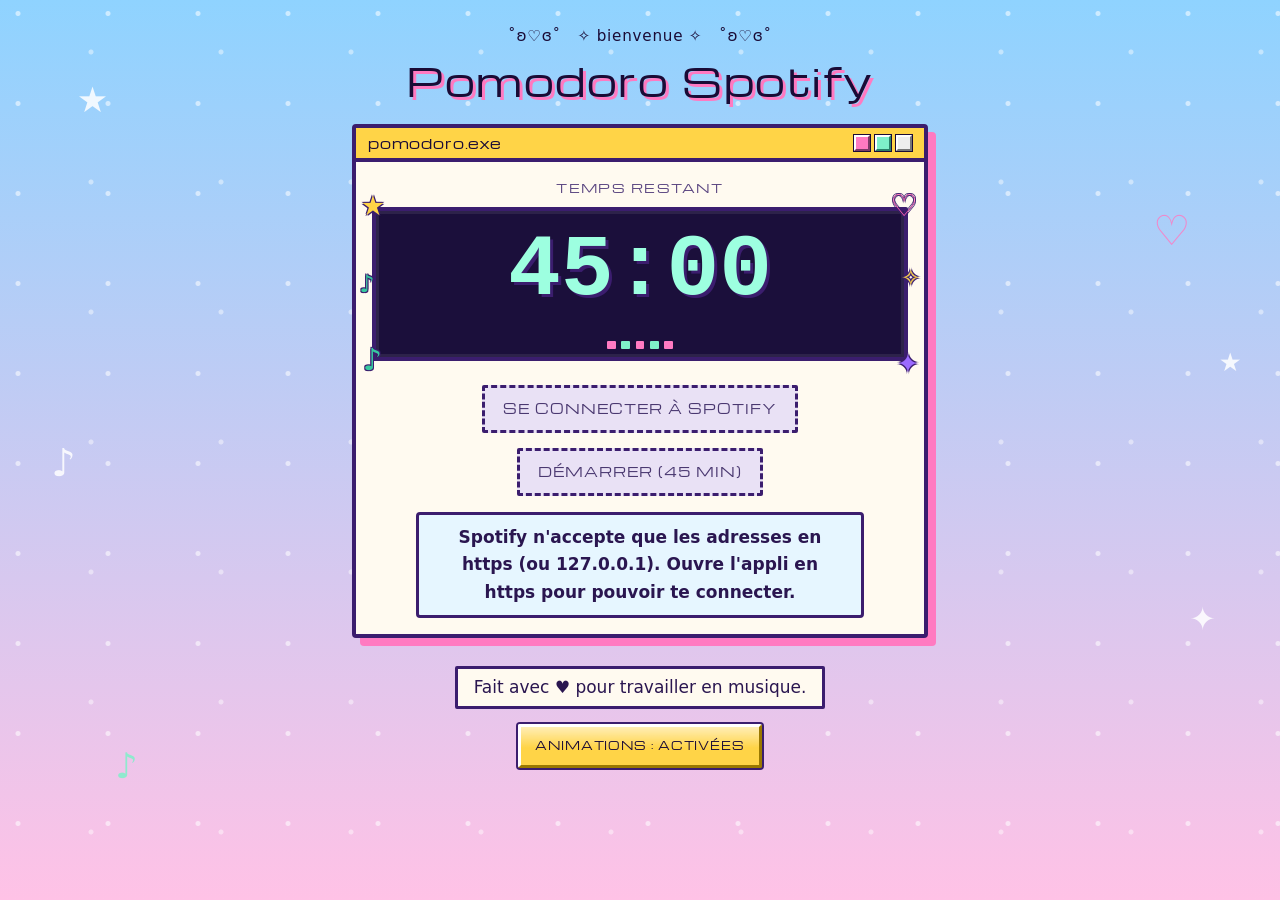
==== commit f1e07651: "F3 : connexion Spotify conservée 7 jours, partagée entre les onglets Co-Authored-By: Claude Sonnet 5" ====
--- a/index.html
+++ b/index.html
@@ -62,7 +62,10 @@
 
     <footer>
       <p>Fait avec <span aria-hidden="true">♥</span> pour travailler en musique.</p>
-      <button id="motion-toggle" type="button" class="btn btn-yellow btn-small" aria-pressed="false">Animations : activées</button>
+      <div class="footer-buttons">
+        <button id="logout-button" type="button" class="btn btn-yellow btn-small" hidden>Se déconnecter</button>
+        <button id="motion-toggle" type="button" class="btn btn-yellow btn-small" aria-pressed="false">Animations : activées</button>
+      </div>
     </footer>
   </main>
 
--- a/css/style.css
+++ b/css/style.css
@@ -423,6 +423,13 @@
   text-align: center;
 }
 
+footer .footer-buttons {
+  display: flex;
+  flex-wrap: wrap;
+  justify-content: center;
+  gap: 0.9rem;
+}
+
 footer p {
   margin: 0 auto 0.9rem;
   display: inline-block;
